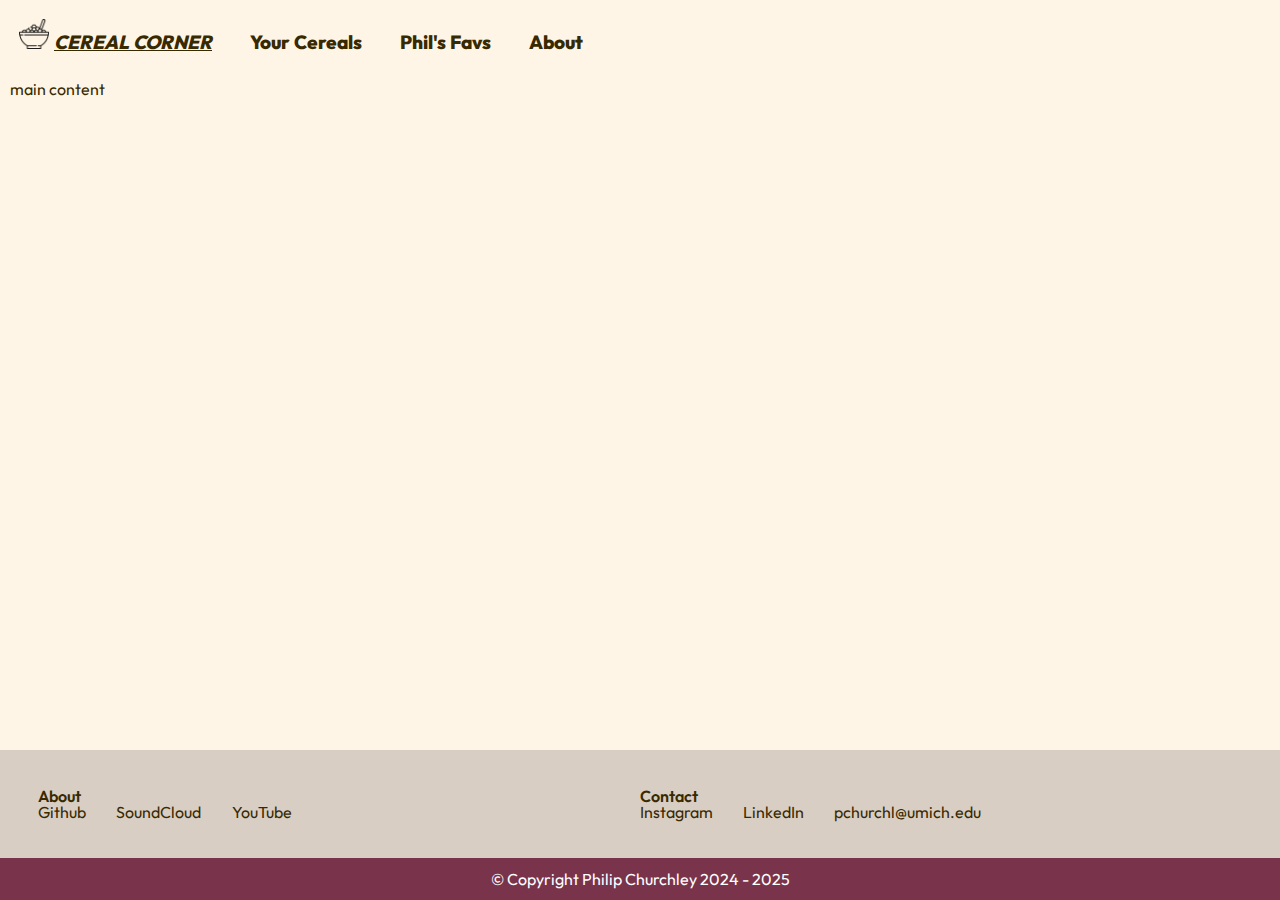
==== index.html @ 0da0891c "first commit" ====
<!DOCTYPE html>
<html lang="en">

<head>
   <meta charset="UTF-8">
   <meta name="viewport" content="width=device-width, initial-scale=1.0">
   <link rel="stylesheet" href="css/html5reset.css">
   <link rel="stylesheet" href="css/style.css">
   <style>
      @import url('https://fonts.googleapis.com/css2?family=Outfit:wght@100..900&display=swap');
   </style>
   <title>Home</title>
</head>

<body>
   <header>
      <nav>
         <a href="index.html" class="current"><img src="images/cereal.png">CEREAL CORNER</a>
         <a href="custom.html" class="noncurrent">Your Cereals</a>
         <a href="favs.html" class="noncurrent">Phil's Favs</a>
         <a href="about.html" class="noncurrent">About</a>
         <button id="menu-button">☰</button>
      </nav>
      <div id="nav-dropdown" class="nav-dropdown">
         <a href="index.html" class="curr">Home</a>
         <a href="custom.html">Your Cereals</a>
         <a href="favs.html">Phil's Favs</a>
         <a href="about.html">About</a>
      </div>
   </header>
   <main>
      <p> main content </p>
   </main>
</body>

<footer>
   <div class="first-footer">
      <div>
         <h3>About</h3>
         <div class="first-footer-sub">
            <a href="https://github.com/philipchurchley">Github</a>
            <a href="https://soundcloud.com/philip-churchley">SoundCloud</a>
            <a href="https://www.youtube.com/@PhilipChurchley">YouTube</a>
         </div>
      </div>
      <div>
         <h3>Contact</h3>
         <div class="first-footer-sub">
            <a href="https://www.instagram.com/p.churchley/">Instagram</a>
            <a href="https://www.linkedin.com/in/philip-churchley/">LinkedIn</a>
            <a href="mailto:pchurchl@umich.edu">pchurchl@umich.edu</a>
         </div>
      </div>
   </div>
   <div class="second-footer">
      <p>© Copyright Philip Churchley 2024 - 2025</p>
   </div>
</footer>
<script src="js/cereal.js"></script>

</html>
---- css/style.css ----
body {
   font-family: "Outfit", sans-serif;
   font-style: normal;
   color: #382a00;
   background-color: rgb(255, 245, 230);
   min-height: 100vh;
   display: flex;
   flex-direction: column;
}

main {
   margin: 10px;
}

a img {
   width: 30px;
   margin-right: 5px;
}

h1 {
   font-size: 40px;
   font-weight: 800;
   margin: 10px 10px 40px 0px;
}

h2 {
   font-weight: 600;
   font-size: 20px;
   text-decoration: underline;
   margin-bottom: 5px;
}

h3 {
   font-weight: 600;
}

footer {
   font-family: "Outfit", sans-serif;
   font-style: normal;
   margin-top: auto;
}


.first-footer {
   display: grid;
   grid-template-columns: 50% 50%;
   background-color: #D8CEC4;
   color: #382a00;
   padding: 3%;
}

.first-footer-sub {
   display: flex;
   flex-wrap: wrap;
   flex-direction: row;
   align-items: center;
}

.first-footer-sub a {
   text-decoration: none;
   font-size: 16px;
   color: #382a00;
   margin-right: 5%;
}

.second-footer {
   display: flex;
   align-items: center;
   justify-content: center;
   padding: 1%;
   background-color: #79344C;
   color: white
}

.second-footer p {
   font-size: 16px;
   margin-top: 0;
}

a:hover {
   text-decoration: underline;
}

nav {
   display: flex;
   flex-direction: row;
   align-items: end;
   flex-wrap: nowrap;
   background-color: rgb(255, 245, 230);
   justify-content: space-between;
}


nav a,
nav button {
   color: #382a00;
   text-align: center;
   padding: 1em;
   text-decoration: none;
   font-size: 25px;
   font-weight: 800;
   white-space: wrap;
   background-color: rgba(255, 255, 255, 0);
   border: none;
}

nav a:first-child {
   white-space: nowrap;
}

#nav-dropdown {
   background-color: #D8CEC4;
}

.nav-dropdown {
   padding: 10px 0px 10px 0px;
   overflow: hidden;
   height: 150px;
   margin: 0 auto;
   transition: all 0.4s ease-in-out;
}

.hide {
   height: 0;
   padding: 0px;
}

#nav-dropdown .curr {
   background-color: #79344C;
   color: white
}

#nav-dropdown a {
   display: block;
   color: #382a00;
   text-decoration: none;
   font-weight: 600;
   padding-top: 12px;
   padding-bottom: 12px;
   padding-left: 10%;
}

input {
   width: 20px;
   border-radius: 15px;
   border: 2px solid #382a00;
   text-align: center;
   background-color: rgb(255, 245, 230);
   font-family: "Outfit", sans-serif;
   font-style: normal;
}

#submit {
   border-radius: 20px;
   padding: 8px;
   border: 2px solid #382a00;
   font-size: 15px;
   text-align: center;
   background-color: rgb(255, 245, 230);
   font-family: "Outfit", sans-serif;
   font-style: normal;
}

.step {
   border: 2px solid #382a00;
   border-radius: 20px;
   padding: 10px;
   margin: 10px;
}

.step img {
   display: none;
}

#submit {
   margin-left: 15px;
}

#submit:hover,
input:hover {
   background-color: #D8CEC4;
}

#order-header {
   margin-left: 20px;
}

#result-area {
   display: grid;
   grid-template-columns: 1fr;
}

.results {
   border: 2px solid #382a00;
   border-radius: 20px;
   padding: 10px;
   margin: 10px;
   display: flex;
   justify-content: space-between;
}

.results img {
   width: 170px;
}

@media (prefers-reduced-motion) {
   .nav-dropdown {
      transition: all 0s ease-in-out;
   }
}

@media screen and (min-width: 550px) {
   #result-area {
      grid-template-columns: 1fr;
   }

   .current {
      font-style: italic;
   }

   nav a {
      font-size: 19px;
   }

   nav {
      justify-content: start;
   }

   .step {
      display: grid;
      grid-template-columns: 80% 20%;
   }

   .step img {
      display: flex;
      align-self: center;
      width: 100px;
      margin-left: 13%;
   }

   #result-area {
      grid-template-columns: 1fr 1fr;
   }

   @media screen and (min-width: 960px) {
      #result-area {
         grid-template-columns: 1fr 1fr 1fr;
      }
   }
}
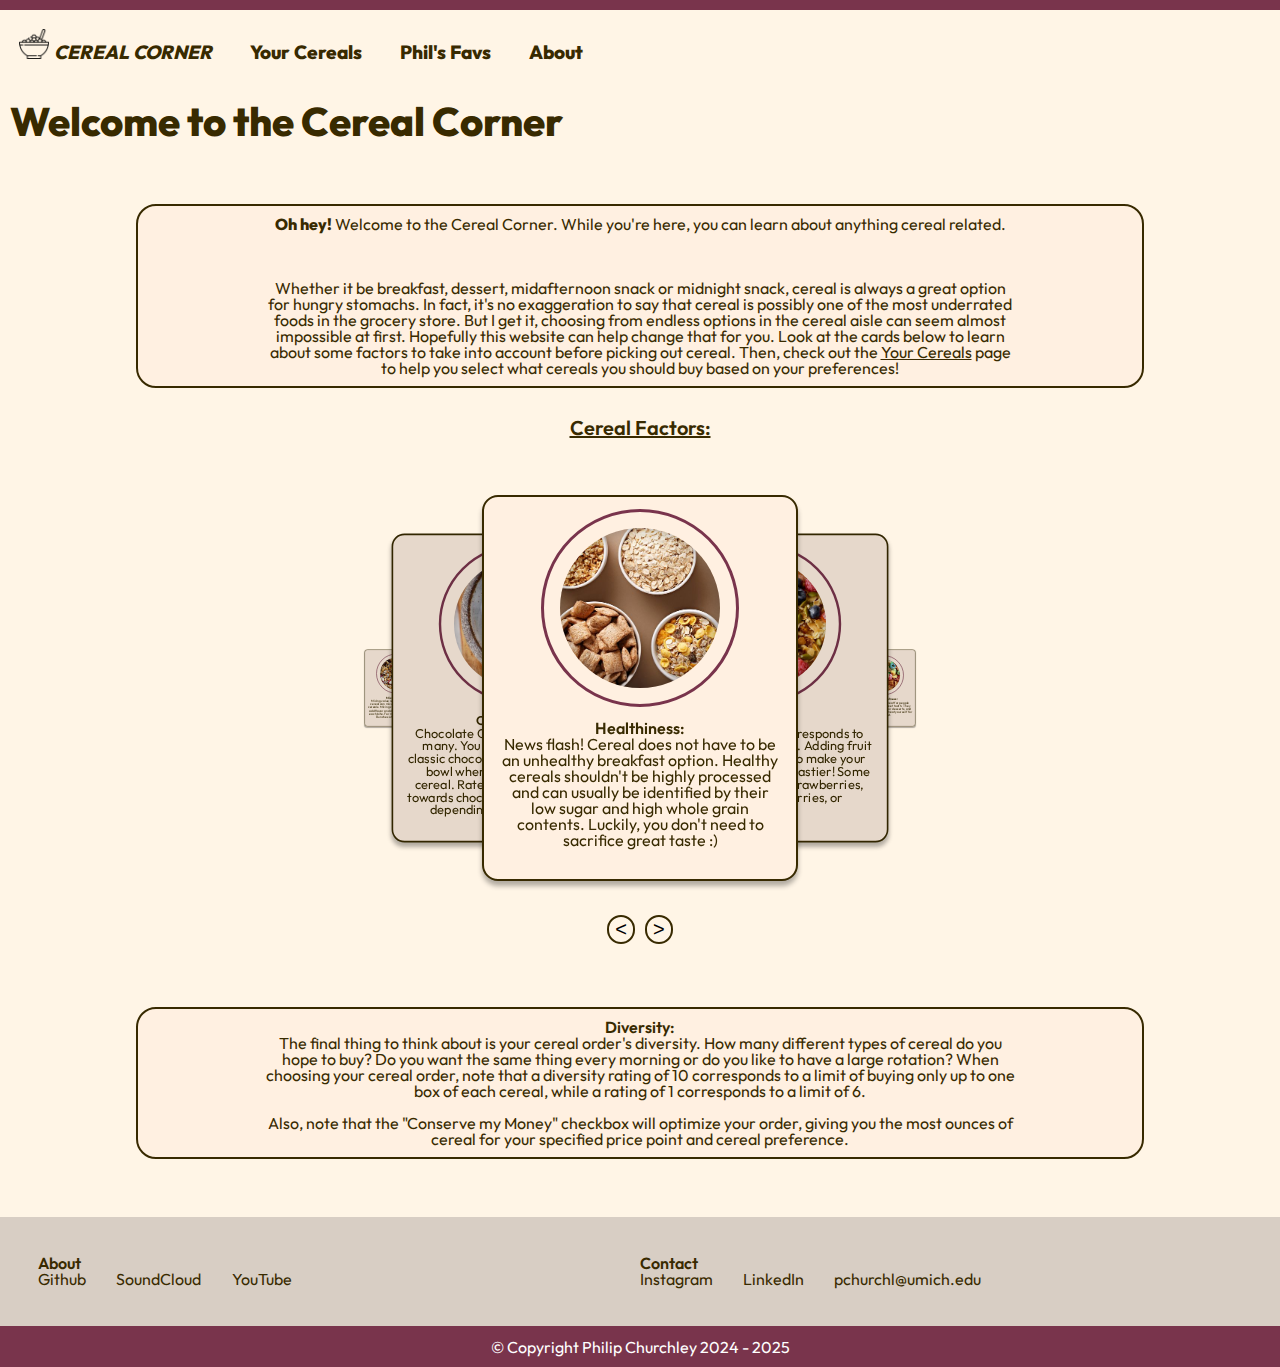
==== commit 7437202f: "home page and improved js & css" ====
--- a/index.html
+++ b/index.html
@@ -5,6 +5,7 @@
    <meta charset="UTF-8">
    <meta name="viewport" content="width=device-width, initial-scale=1.0">
    <link rel="stylesheet" href="css/html5reset.css">
+   <link rel="stylesheet" href="css/carousel.css">
    <link rel="stylesheet" href="css/style.css">
    <style>
       @import url('https://fonts.googleapis.com/css2?family=Outfit:wght@100..900&display=swap');
@@ -14,6 +15,8 @@
 
 <body>
    <header>
+      <div class="top"></div>
+      <a href="#main-content" id="skip" tabindex="0">Skip to Main Content</a>
       <nav>
          <a href="index.html" class="current"><img src="images/cereal.png">CEREAL CORNER</a>
          <a href="custom.html" class="noncurrent">Your Cereals</a>
@@ -28,8 +31,82 @@
          <a href="about.html">About</a>
       </div>
    </header>
-   <main>
-      <p> main content </p>
+   <main id="main-content">
+      <h1>Welcome to the Cereal Corner</h1>
+      <!--intro-->
+      <div class="step intro">
+         <p><em>Oh hey!</em> Welcome to the Cereal Corner. While you're here, you can learn about anything cereal
+            related.</p><br><br><br>
+         <p>Whether it be breakfast, dessert, midafternoon snack or midnight snack, cereal is always a great option
+            for hungry stomachs. In fact, it's no exaggeration to say that cereal is possibly one of the most underrated
+            foods in the grocery store.
+            But I get it, choosing from endless options in the cereal aisle can seem almost impossible at first.
+            Hopefully this website can help change that for you. Look at the cards below to learn about some factors to
+            take into account before picking out cereal. Then, check out the <a href="/custom.html">Your Cereals</a>
+            page to help you select what cereals you should buy based on your preferences!
+         </p>
+      </div>
+      <div id="cerealfactors">
+         <h2>Cereal Factors:</h2>
+      </div>
+      <!--info on cereal factors (carousel?)-->
+      <div class="container">
+         <div class="card-carousel">
+            <div class="card step" id="1" title="Try dragging to rotate through the cards">
+               <div class="image-container"></div>
+               <p>
+               <h3>Mixing Value: </h3> Mixing value represents how well a cereal can mix with granola or other cereals.
+               Mixing cereals is a great way to add flavor and diversify the texture of each bite. For mix enthusiasts,
+               Honey Bunches of Oats are a must.
+               </p>
+            </div>
+            <div class="card step" id="2" title="Try dragging to rotate through the cards">
+               <div class="image-container"></div>
+               <p>
+               <h3>Chocolatiness: </h3> Chocolate Cereals are a favorite for many. You can thank them for the classic
+               chocolate milk that's left in your bowl when you're done with your cereal. Rate a 5 for no consideration
+               towards chocolatiness, or higher/lower depending on your preference.
+               </p>
+            </div>
+            <div class="card step" id="3" title="Try dragging to rotate through the cards">
+               <div class="image-container"></div>
+               <p>
+               <h3>Healthiness: </h3> News flash! Cereal does not have to be an unhealthy breakfast option. Healthy
+               cereals shouldn't be highly processed and can usually be identified by their low sugar and high whole
+               grain contents. Luckily, you don't need to sacrifice great taste :)
+               </p>
+            </div>
+            <div class="card step" id="4" title="Try dragging to rotate through the cards">
+               <div class="image-container"></div>
+               <p>
+               <h3>Fruit Value: </h3> A cereal's fruit value corresponds to how well it pairs with fruit. Adding fruit
+               to cereal is a great way to make your meal both healthier and tastier! Some great fruits to add are
+               strawberries, blueberries, blackberries, or raspberries.
+               </p>
+            </div>
+            <div class="card step" id="5" title="Try dragging to rotate through the cards">
+               <div class="image-container"></div>
+               <p>
+               <h3>Sugary Sweetness: </h3> Sugary cereals are great for people who have a strong sweet tooth. They make
+               amazing snacks or desserts, and are also great ways to treat yourself for breakfast.
+               </p>
+            </div>
+         </div>
+         <a href="#" class="visuallyhidden card-controller">Carousel controller</a>
+      </div>
+      <div id="arrows"><button id="right" tabindex="0">&lt</button><button id="left" tabindex="0">&gt</button></div>
+      <div class="step intro">
+         <p>
+         <h3>Diversity: </h3> The final thing to think about is your cereal order's diversity. How many different types
+         of cereal do you hope to buy? Do you want the same thing every morning or do you like to have a large rotation?
+         When choosing your cereal order, note that a diversity rating of 10 corresponds to a limit of buying only up to
+         one box of each cereal, while a rating of 1 corresponds to a limit of 6.
+         </p>
+         <br>
+         <p>Also, note that the "Conserve my Money" checkbox will optimize your order, giving you the most ounces of
+            cereal for your specified price point and cereal preference. </p>
+      </div>
+      <br><br><br>
    </main>
 </body>
 
@@ -38,17 +115,17 @@
       <div>
          <h3>About</h3>
          <div class="first-footer-sub">
-            <a href="https://github.com/philipchurchley">Github</a>
-            <a href="https://soundcloud.com/philip-churchley">SoundCloud</a>
-            <a href="https://www.youtube.com/@PhilipChurchley">YouTube</a>
+            <a href="https://github.com/philipchurchley" target="_blank">Github</a>
+            <a href="https://soundcloud.com/philip-churchley" target="_blank">SoundCloud</a>
+            <a href="https://www.youtube.com/@PhilipChurchley" target="_blank">YouTube</a>
          </div>
       </div>
       <div>
          <h3>Contact</h3>
          <div class="first-footer-sub">
-            <a href="https://www.instagram.com/p.churchley/">Instagram</a>
-            <a href="https://www.linkedin.com/in/philip-churchley/">LinkedIn</a>
-            <a href="mailto:pchurchl@umich.edu">pchurchl@umich.edu</a>
+            <a href="https://www.instagram.com/p.churchley/" target="_blank">Instagram</a>
+            <a href="https://www.linkedin.com/in/philip-churchley/" target="_blank">LinkedIn</a>
+            <a href="mailto:pchurchl@umich.edu" target="_blank">pchurchl@umich.edu</a>
          </div>
       </div>
    </div>
@@ -57,5 +134,6 @@
    </div>
 </footer>
 <script src="js/cereal.js"></script>
+<script src="js/carousel.js"></script>
 
 </html>
--- a/css/carousel.css
+++ b/css/carousel.css
@@ -0,0 +1,143 @@
+.visuallyhidden {
+   position: absolute;
+   z-index: -1;
+   right: 0;
+   opacity: 0;
+
+}
+
+#arrows {
+   display: flex;
+   justify-content: center;
+}
+
+
+
+#cerealfactors {
+   display: flex;
+   justify-content: center;
+   margin-top: 30px;
+}
+
+#arrows button:hover {
+   background: #79344C;
+   color: white;
+}
+
+#arrows button {
+   margin: 0px 5px;
+   font-size: 20px;
+   border: 2px solid #382a00;
+   border-radius: 20px;
+   background: rgba(255, 255, 255, 0);
+}
+
+#arrows button:focus {
+   background-color: #D8CEC4;
+}
+
+.container {
+   padding: 20px;
+   height: 400px;
+   margin-top: 2em;
+   background: rgba(255, 255, 255, 0);
+}
+
+.card-carousel {
+   --card-width: 80%;
+   --card-max-width: 280px;
+   --card-height: 350px;
+   --carousel-min-width: 600px;
+   z-index: 1;
+   position: relative;
+   margin: 0 auto;
+   width: 100%;
+   height: var(--card-height);
+   min-width: var(--carousel-min-width);
+   transition: filter .3s ease;
+}
+
+@media screen and (max-width: 640px) {
+   .card-carousel {
+      margin-left: calc((100vw - var(--carousel-min-width) - 40px) / 2)
+   }
+}
+
+.card-carousel.smooth-return {
+   transition: all .2s ease;
+}
+
+.card-carousel .card {
+   background: #fff0e1;
+   width: var(--card-width);
+   max-width: var(--card-max-width);
+   text-align: center;
+   padding: 1em;
+   min-width: 250px;
+   height: var(--card-height);
+   position: absolute;
+   margin: 0 auto;
+   color: #382a00;
+   transition: inherit;
+   -webkit-box-shadow: 0px 5px 5px 0px rgba(0, 0, 0, 0.3);
+   -moz-box-shadow: 0px 5px 5px 0px rgba(0, 0, 0, 0.3);
+   box-shadow: 0px 5px 5px 0px rgba(0, 0, 0, 0.3);
+   border-radius: 1em;
+   filter: brightness(.9);
+   display: flex;
+   flex-direction: column;
+   align-items: center;
+   justify-content: center;
+}
+
+.card.highlight {
+   filter: brightness(1)
+}
+
+
+.card:nth-of-type(1) .image-container {
+   background-image: url("/images/mix.jpg");
+}
+
+.card:nth-of-type(2) .image-container {
+   background-image: url("/images/choccereal.jpg");
+}
+
+.card:nth-of-type(3) .image-container {
+   background-image: url("/images/healthycereal.jpg");
+}
+
+.card:nth-of-type(4) .image-container {
+   background-image: url("/images/fruitcereal.jpg");
+}
+
+.card:nth-of-type(5) .image-container {
+   background-image: url("/images/sugary.png");
+}
+
+
+.image-container {
+   width: 8em;
+   height: 8em;
+   position: relative;
+   background-size: cover;
+   margin-bottom: 2em;
+   border-radius: 100%;
+   padding: 1em;
+   -webkit-box-shadow: inset 0px 0px 17px 0px rgba(0, 0, 0, 0.3);
+   -moz-box-shadow: inset 0px 0px 17px 0px rgba(0, 0, 0, 0.3);
+   box-shadow: inset 0px 0px 17px 0px rgba(0, 0, 0, 0.3);
+
+}
+
+.image-container::after {
+   content: "";
+   display: block;
+   width: 120%;
+   height: 120%;
+   border: solid 3px #79344C;
+   border-radius: 100%;
+   position: absolute;
+   top: calc(-10% - 3px);
+   left: calc(-10% - 3px);
+}
--- a/css/style.css
+++ b/css/style.css
@@ -6,6 +6,12 @@
    min-height: 100vh;
    display: flex;
    flex-direction: column;
+   box-sizing: border-box;
+}
+
+.top {
+   padding: 5px;
+   background-color: #79344C;
 }
 
 main {
@@ -56,6 +62,10 @@
    align-items: center;
 }
 
+a {
+   color: #382a00;
+}
+
 .first-footer-sub a {
    text-decoration: none;
    font-size: 16px;
@@ -77,7 +87,8 @@
    margin-top: 0;
 }
 
-a:hover {
+a:hover,
+a:focus {
    text-decoration: underline;
 }
 
@@ -140,6 +151,19 @@
    padding-left: 10%;
 }
 
+#priceopt {
+   display: inline-block;
+   border-radius: 9px;
+   border: 2px solid #382a00;
+   width: 13px;
+   height: 13px;
+   background-color: rgb(255, 245, 230);
+   margin-top: 5px;
+   margin-left: 5px;
+   color: whitesmoke;
+   text-align: center;
+}
+
 input {
    width: 20px;
    border-radius: 15px;
@@ -166,10 +190,37 @@
    border-radius: 20px;
    padding: 10px;
    margin: 10px;
+   background-color: #fff0e1;
+}
+
+.step1 {
+   display: grid;
+   grid-template-columns: 80% 20%;
 }
 
 .step img {
    display: none;
+}
+
+
+.intro {
+   text-align: center;
+   padding: 10px 10%;
+   margin: 5% 5%;
+}
+
+#skip {
+   position: absolute;
+   top: -9999px;
+   left: -9999px;
+   transform: translate(-9999px, -9999px);
+   background-color: rgb(199, 199, 199);
+   color: black;
+}
+
+#skip:focus {
+   position: static;
+   transform: none;
 }
 
 #submit {
@@ -197,11 +248,45 @@
    margin: 10px;
    display: flex;
    justify-content: space-between;
+   animation-duration: 0.5s;
+   animation-fill-mode: forwards;
+}
+
+@keyframes fadeIn {
+   from {
+      opacity: 0;
+   }
+
+   to {
+      opacity: 1;
+   }
+}
+
+@keyframes fadeOut {
+   from {
+      opacity: 1;
+   }
+
+   to {
+      opacity: 0;
+   }
 }
 
 .results img {
    width: 170px;
 }
+
+.input {
+   width: 70%;
+   display: flex;
+   justify-content: space-between;
+}
+
+em {
+   font-weight: 800;
+}
+
+
 
 @media (prefers-reduced-motion) {
    .nav-dropdown {
@@ -218,17 +303,16 @@
       font-style: italic;
    }
 
+   .intro {
+      margin: 5% 10% 0% 10%;
+   }
+
    nav a {
       font-size: 19px;
    }
 
    nav {
       justify-content: start;
-   }
-
-   .step {
-      display: grid;
-      grid-template-columns: 80% 20%;
    }
 
    .step img {
@@ -242,9 +326,17 @@
       grid-template-columns: 1fr 1fr;
    }
 
+   .input {
+      width: 50%;
+   }
+
    @media screen and (min-width: 960px) {
       #result-area {
          grid-template-columns: 1fr 1fr 1fr;
       }
-   }
-}
+
+      .input {
+         width: 25%;
+      }
+   }
+}
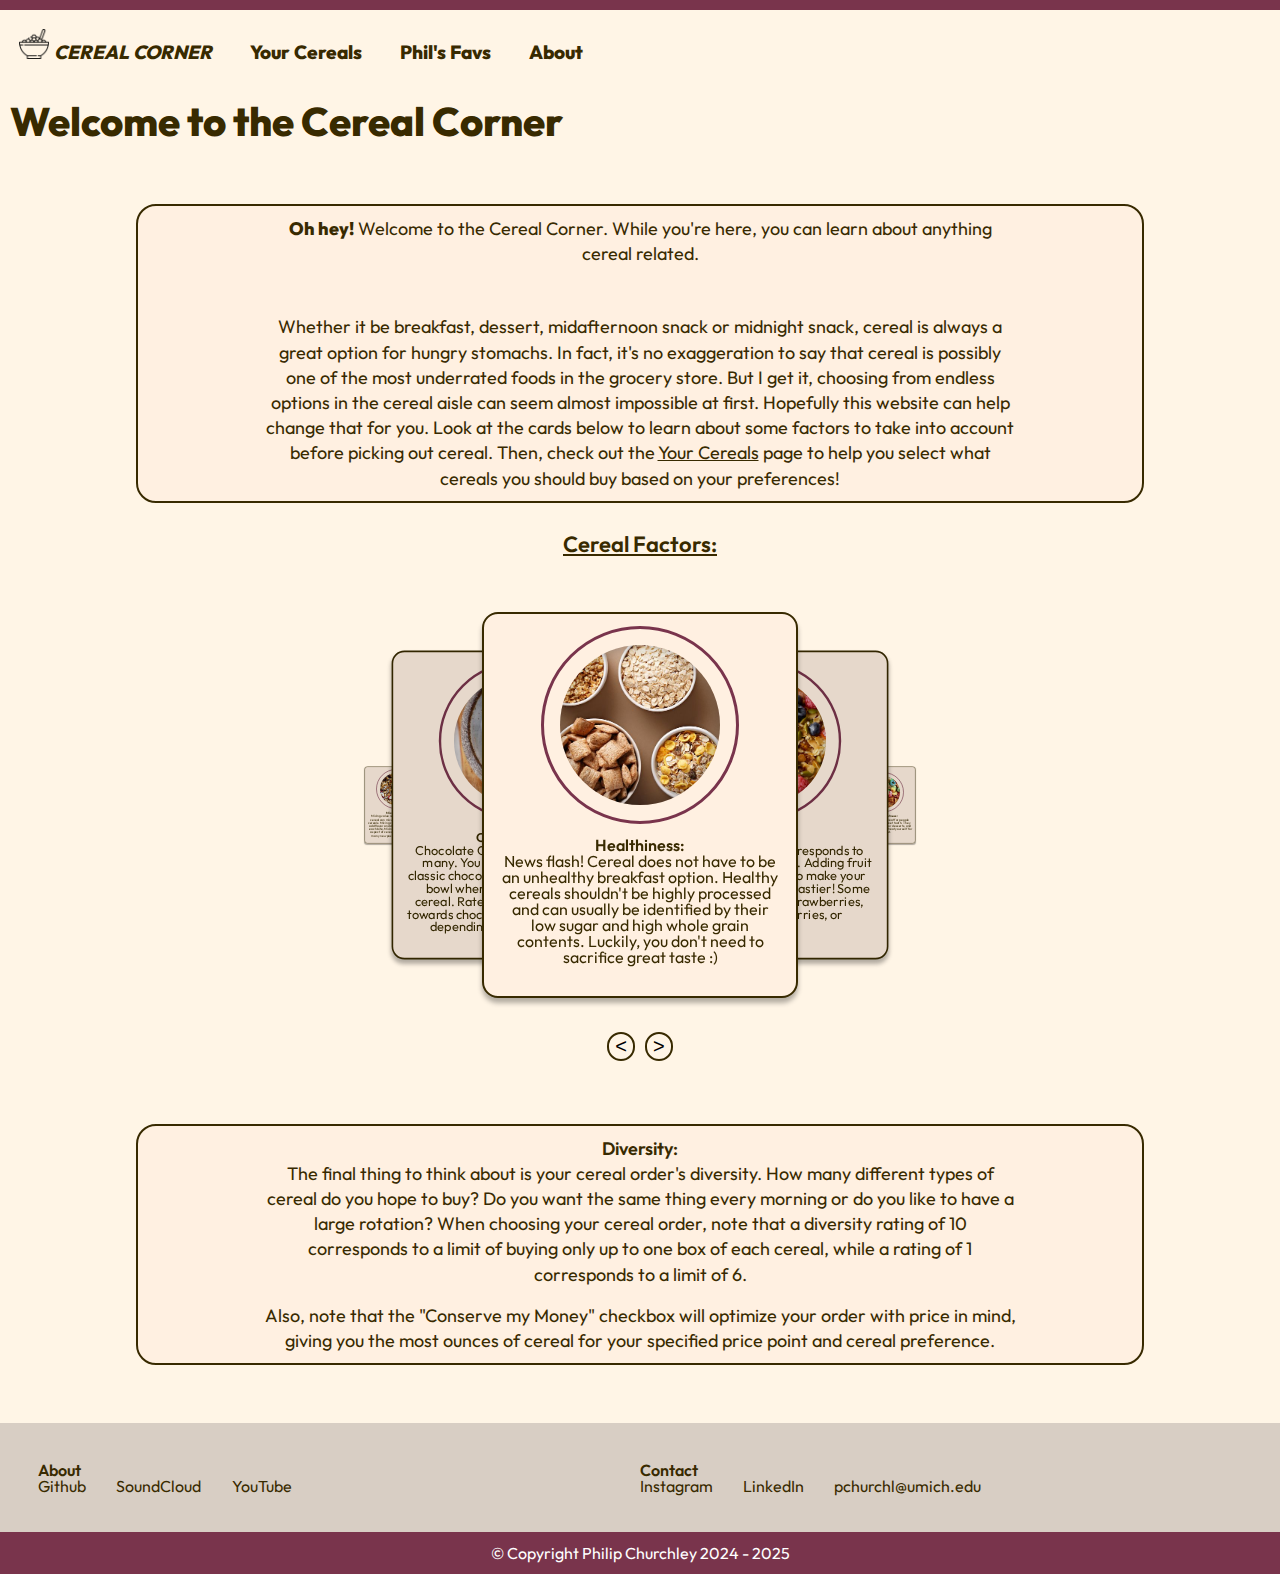
==== commit 7a0a41e9: "first draft" ====
--- a/index.html
+++ b/index.html
@@ -18,7 +18,7 @@
       <div class="top"></div>
       <a href="#main-content" id="skip" tabindex="0">Skip to Main Content</a>
       <nav>
-         <a href="index.html" class="current"><img src="images/cereal.png">CEREAL CORNER</a>
+         <a href="index.html" class="current"><img src="images/cereal.png" alt="cereal graphic">CEREAL CORNER</a>
          <a href="custom.html" class="noncurrent">Your Cereals</a>
          <a href="favs.html" class="noncurrent">Phil's Favs</a>
          <a href="about.html" class="noncurrent">About</a>
@@ -56,8 +56,8 @@
                <div class="image-container"></div>
                <p>
                <h3>Mixing Value: </h3> Mixing value represents how well a cereal can mix with granola or other cereals.
-               Mixing cereals is a great way to add flavor and diversify the texture of each bite. For mix enthusiasts,
-               Honey Bunches of Oats are a must.
+               Mixing cereals is a great way to add flavor and diversify the texture of each bite. Mixing is such a
+               underrated aspect of cereal, since it opens up so many new possibilities and flavors.
                </p>
             </div>
             <div class="card step" id="2" title="Try dragging to rotate through the cards">
@@ -96,15 +96,17 @@
       </div>
       <div id="arrows"><button id="right" tabindex="0">&lt</button><button id="left" tabindex="0">&gt</button></div>
       <div class="step intro">
-         <p>
-         <h3>Diversity: </h3> The final thing to think about is your cereal order's diversity. How many different types
-         of cereal do you hope to buy? Do you want the same thing every morning or do you like to have a large rotation?
-         When choosing your cereal order, note that a diversity rating of 10 corresponds to a limit of buying only up to
-         one box of each cereal, while a rating of 1 corresponds to a limit of 6.
+         <h3>Diversity: </h3>
+         <p> The final thing to think about is your cereal order's diversity. How many different types
+            of cereal do you hope to buy? Do you want the same thing every morning or do you like to have a large
+            rotation?
+            When choosing your cereal order, note that a diversity rating of 10 corresponds to a limit of buying only up
+            to
+            one box of each cereal, while a rating of 1 corresponds to a limit of 6.
          </p>
          <br>
-         <p>Also, note that the "Conserve my Money" checkbox will optimize your order, giving you the most ounces of
-            cereal for your specified price point and cereal preference. </p>
+         <p>Also, note that the "Conserve my Money" checkbox will optimize your order with price in mind, giving you the
+            most ounces of cereal for your specified price point and cereal preference. </p>
       </div>
       <br><br><br>
    </main>
@@ -134,6 +136,7 @@
    </div>
 </footer>
 <script src="js/cereal.js"></script>
+<script src="js/learncards.js"></script>
 <script src="js/carousel.js"></script>
 
 </html>
--- a/css/style.css
+++ b/css/style.css
@@ -7,6 +7,11 @@
    display: flex;
    flex-direction: column;
    box-sizing: border-box;
+   font-size: 16px;
+}
+
+p {
+   font-size: 18px;
 }
 
 .top {
@@ -31,7 +36,7 @@
 
 h2 {
    font-weight: 600;
-   font-size: 20px;
+   font-size: 22px;
    text-decoration: underline;
    margin-bottom: 5px;
 }
@@ -193,6 +198,10 @@
    background-color: #fff0e1;
 }
 
+.step label {
+   font-size: 18px;
+}
+
 .step1 {
    display: grid;
    grid-template-columns: 80% 20%;
@@ -252,6 +261,11 @@
    animation-fill-mode: forwards;
 }
 
+.results p {
+   font-size: 16px;
+   margin-right: 10px;
+}
+
 @keyframes fadeIn {
    from {
       opacity: 0;
@@ -284,6 +298,34 @@
 
 em {
    font-weight: 800;
+}
+
+.intro p,
+.intro h3,
+.intro h3 p {
+   font-size: 18px;
+   line-height: 1.4;
+}
+
+#about-grid {
+   display: grid;
+   grid-template-columns: 1fr;
+   column-gap: 5%;
+   row-gap: 20px;
+}
+
+#about-grid img {
+   width: 80%;
+   margin-left: 10%;
+   margin-right: 10%;
+   border: 2px solid black;
+   border-radius: 20px;
+}
+
+#about-grid p,
+#about-grid ul {
+   line-height: 1.3;
+   margin-bottom: 10px;
 }
 
 
@@ -330,11 +372,23 @@
       width: 50%;
    }
 
+   #about-grid {
+      grid-template-columns: 1fr 1fr;
+   }
+
+   #about-grid img {
+      width: 85%;
+   }
+
    @media screen and (min-width: 960px) {
       #result-area {
          grid-template-columns: 1fr 1fr 1fr;
       }
 
+      #about-grid img {
+         width: 75%;
+      }
+
       .input {
          width: 25%;
       }
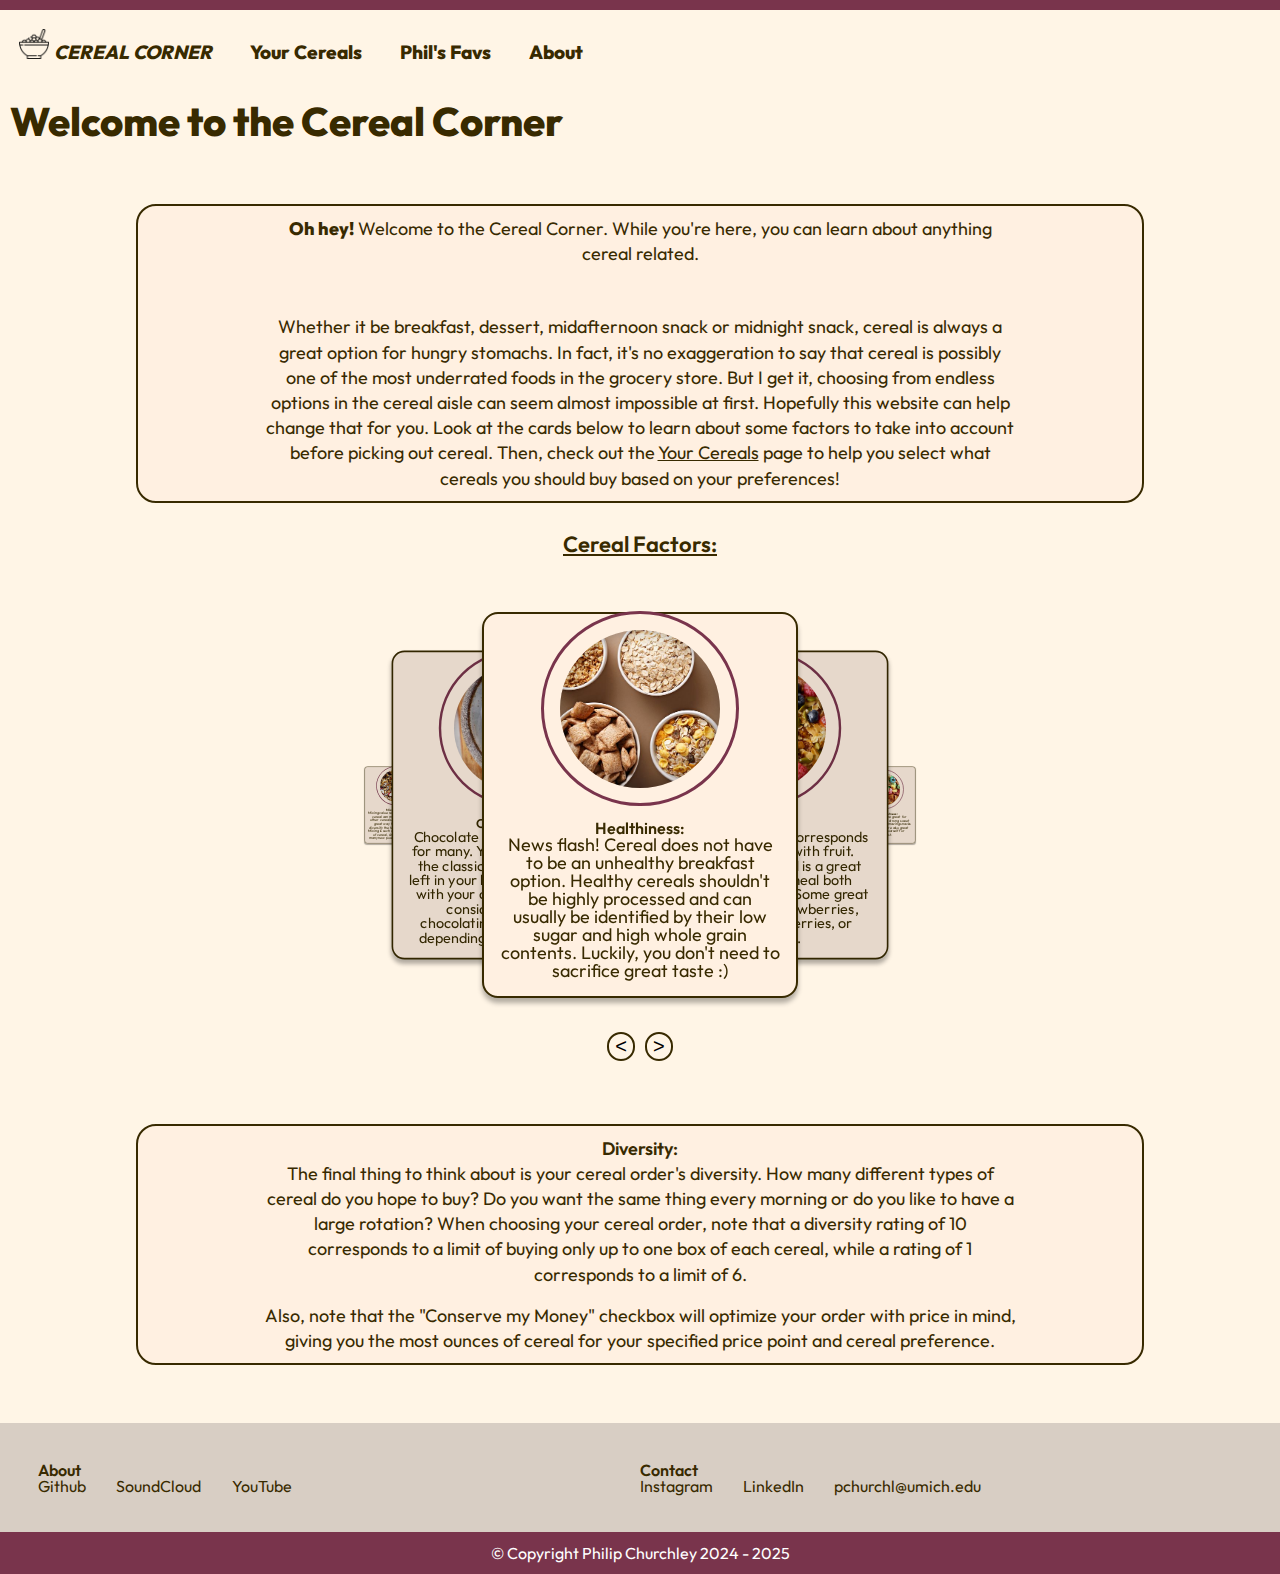
==== commit 9521add9: "validation corrections" ====
--- a/index.html
+++ b/index.html
@@ -18,7 +18,7 @@
       <div class="top"></div>
       <a href="#main-content" id="skip" tabindex="0">Skip to Main Content</a>
       <nav>
-         <a href="index.html" class="current"><img src="images/cereal.png" alt="cereal graphic">CEREAL CORNER</a>
+         <a href="index.html" class="current"><img src="images/cereal.png" alt="Cereal Graphic">CEREAL CORNER</a>
          <a href="custom.html" class="noncurrent">Your Cereals</a>
          <a href="favs.html" class="noncurrent">Phil's Favs</a>
          <a href="about.html" class="noncurrent">About</a>
@@ -54,47 +54,48 @@
          <div class="card-carousel">
             <div class="card step" id="1" title="Try dragging to rotate through the cards">
                <div class="image-container"></div>
-               <p>
-               <h3>Mixing Value: </h3> Mixing value represents how well a cereal can mix with granola or other cereals.
-               Mixing cereals is a great way to add flavor and diversify the texture of each bite. Mixing is such a
-               underrated aspect of cereal, since it opens up so many new possibilities and flavors.
+               <h3>Mixing Value: </h3>
+               <p>Mixing value represents how well a cereal can mix with granola or other cereals.
+                  Mixing cereals is a great way to add flavor and diversify the texture of each bite. Mixing is such a
+                  underrated aspect of cereal, since it opens up so many new possibilities and flavors.
                </p>
             </div>
             <div class="card step" id="2" title="Try dragging to rotate through the cards">
                <div class="image-container"></div>
-               <p>
-               <h3>Chocolatiness: </h3> Chocolate Cereals are a favorite for many. You can thank them for the classic
-               chocolate milk that's left in your bowl when you're done with your cereal. Rate a 5 for no consideration
-               towards chocolatiness, or higher/lower depending on your preference.
+               <h3>Chocolatiness: </h3>
+               <p>Chocolate Cereals are a favorite for many. You can thank them for the classic
+                  chocolate milk that's left in your bowl when you're done with your cereal. Rate a 5 for no
+                  consideration
+                  towards chocolatiness, or higher/lower depending on your preference.
                </p>
             </div>
             <div class="card step" id="3" title="Try dragging to rotate through the cards">
                <div class="image-container"></div>
-               <p>
-               <h3>Healthiness: </h3> News flash! Cereal does not have to be an unhealthy breakfast option. Healthy
-               cereals shouldn't be highly processed and can usually be identified by their low sugar and high whole
-               grain contents. Luckily, you don't need to sacrifice great taste :)
+               <h3>Healthiness: </h3>
+               <p>News flash! Cereal does not have to be an unhealthy breakfast option. Healthy
+                  cereals shouldn't be highly processed and can usually be identified by their low sugar and high whole
+                  grain contents. Luckily, you don't need to sacrifice great taste :)
                </p>
             </div>
             <div class="card step" id="4" title="Try dragging to rotate through the cards">
                <div class="image-container"></div>
-               <p>
-               <h3>Fruit Value: </h3> A cereal's fruit value corresponds to how well it pairs with fruit. Adding fruit
-               to cereal is a great way to make your meal both healthier and tastier! Some great fruits to add are
-               strawberries, blueberries, blackberries, or raspberries.
+               <h3>Fruit Value: </h3>
+               <p>A cereal's fruit value corresponds to how well it pairs with fruit. Adding fruit
+                  to cereal is a great way to make your meal both healthier and tastier! Some great fruits to add are
+                  strawberries, blueberries, blackberries, or raspberries.
                </p>
             </div>
             <div class="card step" id="5" title="Try dragging to rotate through the cards">
                <div class="image-container"></div>
-               <p>
-               <h3>Sugary Sweetness: </h3> Sugary cereals are great for people who have a strong sweet tooth. They make
-               amazing snacks or desserts, and are also great ways to treat yourself for breakfast.
+               <h3>Sugary Sweetness: </h3>
+               <p>Sugary cereals are great for people who have a strong sweet tooth. They make
+                  amazing snacks or desserts, and are also great ways to treat yourself for breakfast.
                </p>
             </div>
          </div>
          <a href="#" class="visuallyhidden card-controller">Carousel controller</a>
       </div>
-      <div id="arrows"><button id="right" tabindex="0">&lt</button><button id="left" tabindex="0">&gt</button></div>
+      <div id="arrows"><button id="right" tabindex="0">&lt;</button><button id="left" tabindex="0">&gt;</button></div>
       <div class="step intro">
          <h3>Diversity: </h3>
          <p> The final thing to think about is your cereal order's diversity. How many different types
@@ -110,31 +111,30 @@
       </div>
       <br><br><br>
    </main>
-</body>
-
-<footer>
-   <div class="first-footer">
-      <div>
-         <h3>About</h3>
-         <div class="first-footer-sub">
-            <a href="https://github.com/philipchurchley" target="_blank">Github</a>
-            <a href="https://soundcloud.com/philip-churchley" target="_blank">SoundCloud</a>
-            <a href="https://www.youtube.com/@PhilipChurchley" target="_blank">YouTube</a>
+   <footer>
+      <div class="first-footer">
+         <div>
+            <h3>About</h3>
+            <div class="first-footer-sub">
+               <a href="https://github.com/philipchurchley" target="_blank">Github</a>
+               <a href="https://soundcloud.com/philip-churchley" target="_blank">SoundCloud</a>
+               <a href="https://www.youtube.com/@PhilipChurchley" target="_blank">YouTube</a>
+            </div>
+         </div>
+         <div>
+            <h3>Contact</h3>
+            <div class="first-footer-sub">
+               <a href="https://www.instagram.com/p.churchley/" target="_blank">Instagram</a>
+               <a href="https://www.linkedin.com/in/philip-churchley/" target="_blank">LinkedIn</a>
+               <a href="mailto:pchurchl@umich.edu" target="_blank">pchurchl@umich.edu</a>
+            </div>
          </div>
       </div>
-      <div>
-         <h3>Contact</h3>
-         <div class="first-footer-sub">
-            <a href="https://www.instagram.com/p.churchley/" target="_blank">Instagram</a>
-            <a href="https://www.linkedin.com/in/philip-churchley/" target="_blank">LinkedIn</a>
-            <a href="mailto:pchurchl@umich.edu" target="_blank">pchurchl@umich.edu</a>
-         </div>
+      <div class="second-footer">
+         <p>© Copyright Philip Churchley 2024 - 2025</p>
       </div>
-   </div>
-   <div class="second-footer">
-      <p>© Copyright Philip Churchley 2024 - 2025</p>
-   </div>
-</footer>
+   </footer>
+</body>
 <script src="js/cereal.js"></script>
 <script src="js/learncards.js"></script>
 <script src="js/carousel.js"></script>
--- a/css/carousel.css
+++ b/css/carousel.css
@@ -96,23 +96,23 @@
 
 
 .card:nth-of-type(1) .image-container {
-   background-image: url("/images/mix.jpg");
+   background-image: url("../images/mix.jpg");
 }
 
 .card:nth-of-type(2) .image-container {
-   background-image: url("/images/choccereal.jpg");
+   background-image: url("../images/choccereal.jpg");
 }
 
 .card:nth-of-type(3) .image-container {
-   background-image: url("/images/healthycereal.jpg");
+   background-image: url("../images/healthycereal.jpg");
 }
 
 .card:nth-of-type(4) .image-container {
-   background-image: url("/images/fruitcereal.jpg");
+   background-image: url("../images/fruitcereal.jpg");
 }
 
 .card:nth-of-type(5) .image-container {
-   background-image: url("/images/sugary.png");
+   background-image: url("../images/sugary.png");
 }
 
 
--- a/css/style.css
+++ b/css/style.css
@@ -198,6 +198,11 @@
    background-color: #fff0e1;
 }
 
+.step .label {
+   vertical-align: baseline;
+   display: inline-block;
+}
+
 .step label {
    font-size: 18px;
 }
